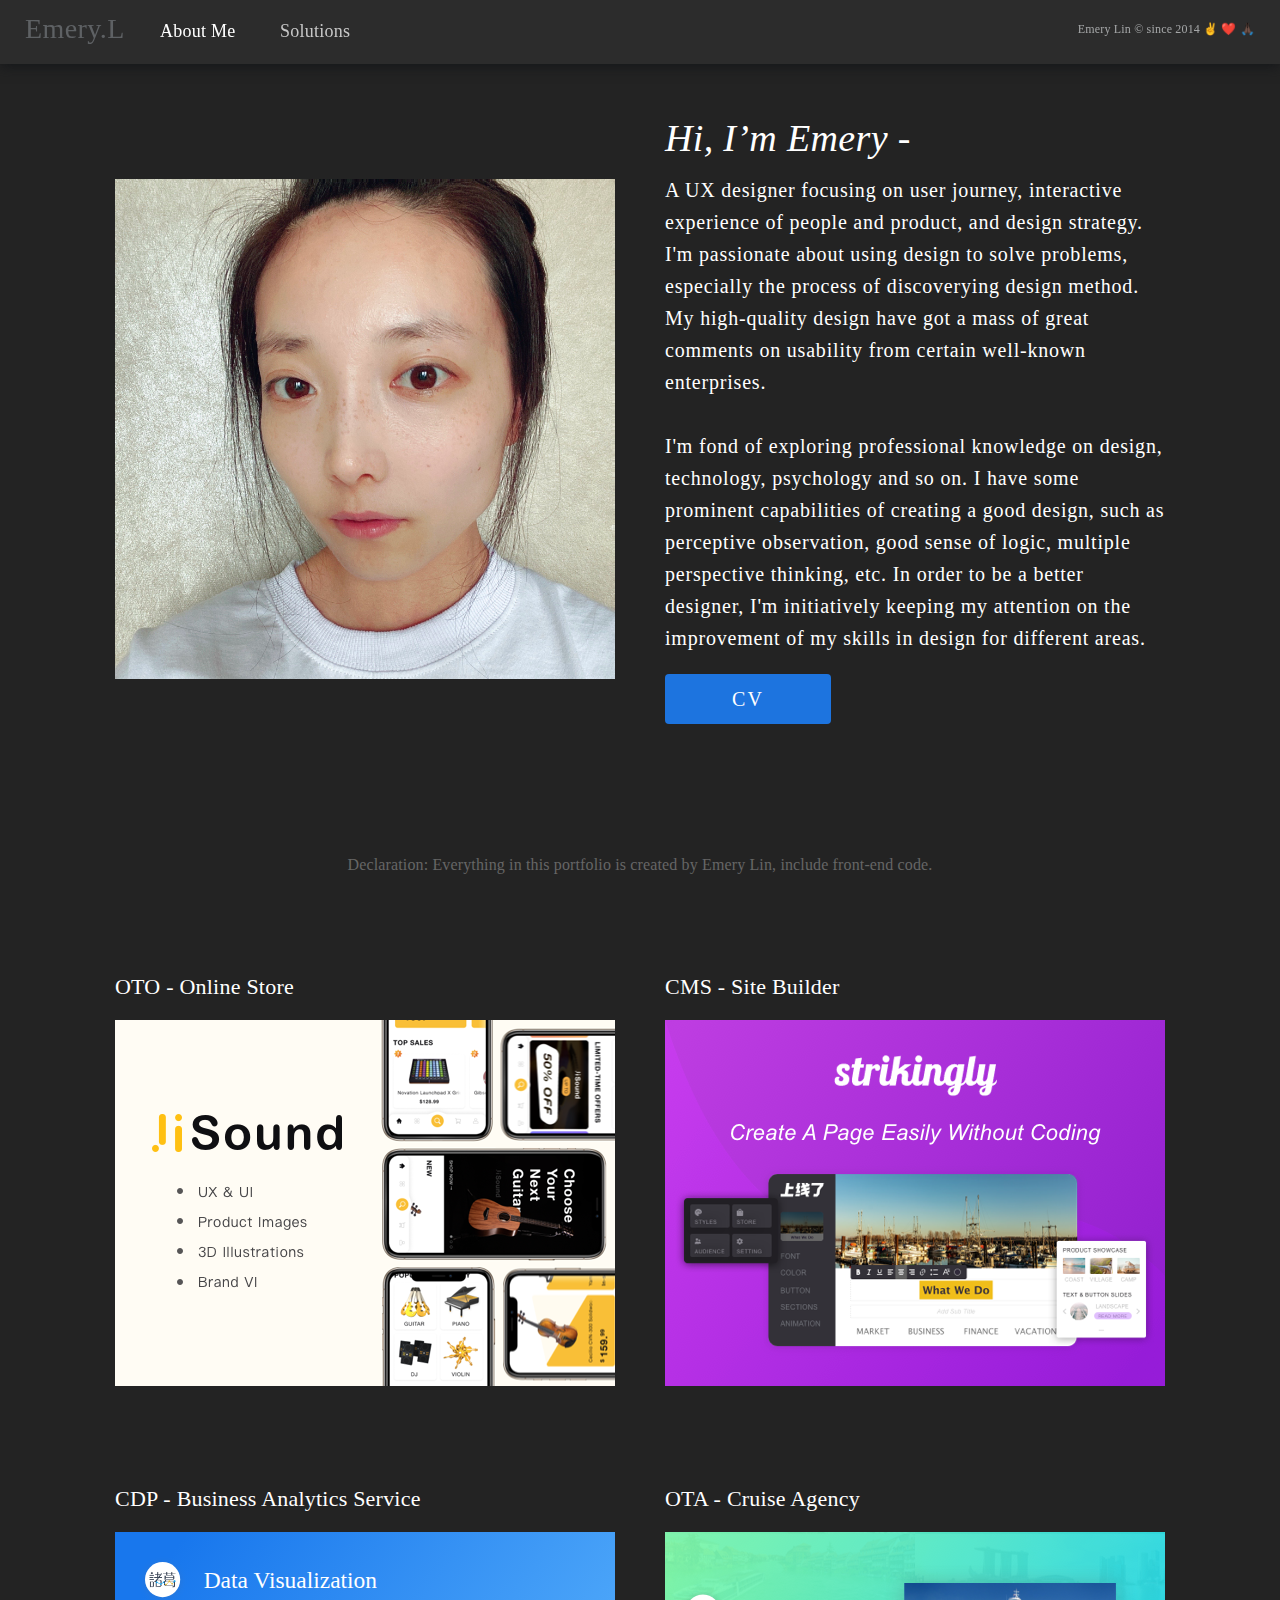
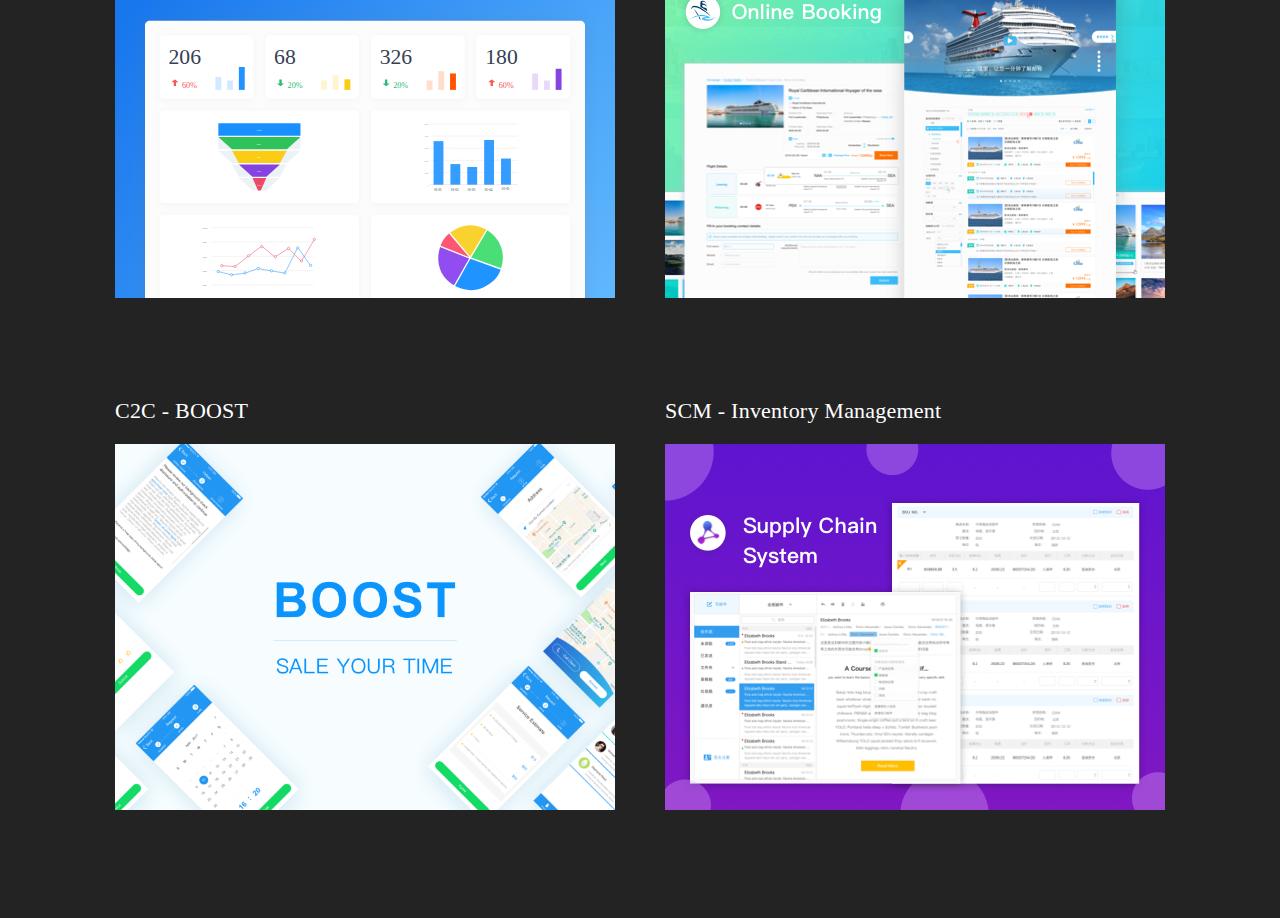
==== index.html @ bd368d1c "update project title" ====
<!DOCTYPE html>
<html lang="en">
<head>
  <meta charset="UTF-8">
  <meta name="viewport" content="width=device-width, initial-scale=1.0">
  <meta http-equiv="X-UA-Compatible" content="ie=edge">
  <title>Emery Lin .me </title>
  <link rel="stylesheet" href="./style.css">
</head>

<!--start-->
<body style="background-color:#232323">
    <div id="header" class="header">
      <a href="http://www.emerylin.me/" class="brand">Emery.L</a>
      <ul class="ul nav">
        <li><a href="#aboutme">About Me</a ></li>
        <li><a href="#solutions">Solutions</a></li>
      </ul>

      <div class="icon-bar">
        <a href="mailto:emery154525@gmail.com">
          <span class="iconfont email">&#xe716;</span>
        </a> 
        <a target="_blank" href="https://www.zhihu.com/people/emery-shejilianxice/activities">
          <span class="iconfont zhihu">&#xe6fe;</span>
        </a> 
        <a target="_blank" href="https://dribbble.com/emery154525">
          <span class="iconfont dribbble">&#xe6ff;</span>
        </a> 
        <a target="_blank" href="https://www.facebook.com/profile.php?id=100008795623421">
          <span class="iconfont facebook">&#xe6fd;</span>
        </a>
      </div>

      <div class="copyright">
        Emery Lin © since 2014  ✌️ ❤️ 🙏🏿
      </div>
    </div>

    <div class="main" id="aboutme">
      <div class="introduce">
        <div class="portrait">
          <div class="img"></div>
        </div>

        <div class="introduce-box">
          <p class="introduce-big">
                Hi, I’m Emery -
          </p>
          <p class="introduce-text">
            A UX designer focusing on user journey, interactive experience of people and product, and design strategy. 
            I'm passionate about using design to solve problems, especially the process of discoverying design method. 
            My high-quality design have got a mass of great comments on usability from certain well-known enterprises.
            <br>
            <br>
            I'm fond of exploring professional knowledge on design, technology, psychology and so on. 
            I have some prominent capabilities of creating a good design, such as perceptive observation, good sense of logic, multiple perspective thinking, etc.
            In order to be a better designer, I'm initiatively keeping my attention on the improvement of my skills in design for different areas.
          </p>
          <button type="button" class="cvbutton">
            <a href="pdf/emerylin_cv_pdf.pdf" target="_blank" style="text-decoration: none;">
              <p class="cvtext">CV</p>
            </a>
          </button>

        </div>
      </div>

      <p class="declare" id="solutions">
       Declaration: Everything in this portfolio is created by Emery Lin, include front-end code.
      </p>


      <div class="new-solutions">
        <section>
          <div class="title">OTO - Online Store</div>
          <div class="solution_thumbnail">
            <a href="project/slides-sideproject-isound.html" target="_blank">
              <img src="pics/pic_thumbnail_iSound.png" alt="project_iSound">
            </a>
          </div>
        </section>

        <section>
          <div class="title">CMS - Site Builder</div>
          <div class="solution_thumbnail">
            <a href="project/slides-portfolio_strikingly.html" target="_blank">
              <img src="pics/pic_thumbnail_strikingly.png" alt="project_strikingly">
            </a>
          </div>
        </section>


        <section>
          <div class="title">CDP - Business Analytics Service</div>
          <div class="solution_thumbnail">
            <a href="project/slides-portfolio_zhugeio.html" target="_blank">
              <img src="pics/pic_thumbnail_zhugeio.svg" alt="project_zhugeio">
            </a>
          </div>
        </section>

        <section >
          <div class="title">OTA - Cruise Agency</div>
          <div class="solution_thumbnail">
            <a href="project/slides-portfolio_ylly.html" target="_blank">
              <img src="pics/pic_thumbnail_ylly.png" alt="project_ylly">
            </a>
          </div>
        </section>

        <section >
          <div class="title">C2C - BOOST </div>
          <div class="solution_thumbnail">
            <a href="project/slides-portfolio_boost.html" target="_blank">
              <img src="pics/pic_thumbnail_boost.svg" alt="project_boost">
            </a>
         </div>
        </section>
        
        <section >
          <div class="title">SCM - Inventory Management</div>
          <div class="solution_thumbnail">
            <a href="project/slides-portfolio_schaino.html" target="_blank">
              <img src="pics/pic_thumbnail_schaino.png" alt="project_schaino">
            </a>
          </div>
        </section>






      </div>


    </div>



    <script src="./jquery.min.js"></script>
    <script src="./app.js"></script> 
    <!-- Global site tag (gtag.js) - Google Analytics -->
    <script async src="https://www.googletagmanager.com/gtag/js?id=UA-155238413-1"></script>
    <script>
      window.dataLayer = window.dataLayer || [];
      function gtag(){dataLayer.push(arguments);}
      gtag('js', new Date());

      gtag('config', 'UA-155238413-1');
    </script>
  </body>
</html>
---- style.css ----
*{
  -webkit-box-sizing: border-box;
  -moz-box-sizing: border-box;
       box-sizing: border-box;
}

.header {
  height: 64px;
  width: auto;
  background-color: #2C2C2C;
  box-shadow: 0 2px 12px 0 #141619;
  position: fixed;
  top: 0;
  left: 0;
  right: 0;
  display: block;
  z-index: 1;
}

.brand {
  font-family: PingFangSC-Medium;
  font-size: 28px;
  color: #5E6164;
  letter-spacing: 0.39px;
  line-height: 28px;
  position: absolute;
  left: 25px;
  top: 15px;
  text-decoration: none;
  width: 100px;
}

.ul{
  position: absolute;
  font-family: PingFangSC-Regular;
  font-size: 18px;
  color: #C7C7C7;
  letter-spacing: 0.25px;
  text-align: left;
  line-height: 22px;
  left: 120px;
  top: 2px;
  text-decoration: none;
  width: 300px;
}

.ul li{
  float: left;
  display: table-caption;
  width: 120px;
}

.ul li a{
  font-family: PingFangSC-Regular;
  font-size: 18px;
  color: #C7C7C7;
  text-align: center;
  text-decoration: none;
  width: 120px;
  transition: all .3s;
}

.ul li a:hover,
.ul li a.active{
  font-family: PingFangSC-Medium;
  /* font-size: 20px; */
  transform: scale(1.2);
  
  color: #FFFFFF;
  text-align: center;
  cursor:pointer;
  text-decoration: none;
}



.topdevider{
  height: 80px;
  width: auto;
  position: relative;
  top: 50px;
} 


  /* main content */
.main {
  position: relative;
  width: 1050px;
  /* top: 50px; */
  margin-left: auto;
  margin-right: auto;
  scroll-behavior: smooth;
  padding-top: 114px;
}

.introduce {
  position: relative;
  display: flex;
}

.introduce-box{
  position: absolute;
  top: 0;
  left: 550px;
}


.portrait {
  height: 500px;
  width: 500px;
  background-color: #454646;
  position: relative;
  /* top: 56px; */
  margin: 57px 0;
  transition: 0.3s;
}
.portrait > .img {
  width: 500px;
  height: 500px;
  background-size: cover;
  background-image: url('pics/portrait.JPG');
  /* background-image: url([data-uri]); */
}


.introduce-big {
  position: relative;
  /* top: -412px;
  left: 550px; */
  width: 500px;
  font-size: 38px;
  font-style: italic;
  color: #ffffff;
  font-family: PingFangSC-Semibold;
  letter-spacing: 0.34px;
  line-height: 32px;
  margin: 0 0 20px;
  cursor: text;
}

.introduce-text{
  position: relative;
  margin: 0;
  width: 500px;
  letter-spacing: 0.8px;
  font-family: PingFangSC PingFangSC-Regular;
  font-weight: 300;
  /* top: -430px;
  left: 550px; */
  font-size: 20px;
  color: #ffffff;
  line-height: 32px; 
  cursor: text;
}

.cvbutton{
  background: #1D74DF;
  border-radius: 4px;
  width: 166px;
  height: 50px;
  margin-top: 20px;
  margin-left: auto;
  position: relative;
  /* left: 550px;
  top: -430px; */
  border: none;
  transition: 0.3s;
  cursor: pointer;
}

.cvbutton:hover {
  background: #3990FA;
}

.cvtext{
  font-family: HelveticaNeue-Medium;
  font-size: 20px;
  color: #FFFFFF;
  letter-spacing: 2.0px;
  line-height: 26px;
  position: relative;
  margin: auto;
  text-align: center;
}


.copyright{
  color: #A5A7A8;
  font-family: "Helvetica Neue";
  font-size: 12px;
  letter-spacing: 0.17px;
  margin-right: 25px;
  position: absolute;
  right: 0;
  top: 22px;
}

.declare{
  font-family: PingFangSC-Regular;
  font-size: 16px;
  color: #666666;
  letter-spacing: 0.14px;
  text-align: center;
  position: relative;
  margin-top: 120px;
  margin-bottom: 100px;
  /* top: -340px; */
  font-weight: lighter;
}

.sectiondevider{
  height: 60px;
  width: auto;
  position: relative;
  top: -260px;
}


/*section counter cards*/

.new-solutions {
  display: flex;
  flex-flow: row wrap;
  justify-content: space-between;
}
.new-solutions > section {
  width: 500px;
  margin-bottom: 100px;
}

.new-solutions > section .title {
  font-family: PingFangSC-Semibold;
  font-size: 22px;
  color: #FFFFFF;
  letter-spacing: 0.22px;
  margin-bottom: 20px;
}

.new-solutions > section .content {
  position: relative;
  background-color: #454646;
  min-height: 366px;
}

.new-solutions > section .content.comming-soon::after {
  content: "COMING SOON";
  display: block;
  font-family: HelveticaNeue-Bold;
  font-size: 50px;
  color: #5F6061;
  letter-spacing: 0.5px;
  text-transform: uppercase;
  height: 366px;
  line-height: 366px;
  text-align: center;
}

.solution_thumbnail {
  width: 500px;
  height: 366px;
  background-color: #454646;
}

.solution_thumbnail:hover {
  box-shadow: 0 6px 40px 0 #000000;
  transition: 0.3s;
  cursor: pointer;
}





.icon-bar{
  margin: 18px 20px 0 0;
  float: right;
  position: relative;
  right: 210px;
  color: #ffffff;
  font-size: 20px;
}

.icon-bar a{
  text-align: center;
  color: #595B60;
  margin-right: 10px;
  cursor: pointer;
  text-decoration: none;
}

.icon-bar a:hover .iconfont{
  background: radial-gradient(white 60%, transparent 50%);
}

.icon-bar a:hover .email{
  color: #058DF4;
}

.icon-bar a:hover .zhihu{
  color: #0084FF;
}

.icon-bar a:hover .dribbble{
  color: #EA4C89;
}

.icon-bar a:hover .facebook{
  color: #4267B2;
}


@font-face {
  font-family: 'iconfont';  /* project id 638266 */
  src: url('//at.alicdn.com/t/font_638266_43irzlggv3k.eot');
  src: url('//at.alicdn.com/t/font_638266_43irzlggv3k.eot?#iefix') format('embedded-opentype'),
  url('//at.alicdn.com/t/font_638266_43irzlggv3k.woff2') format('woff2'),
  url('//at.alicdn.com/t/font_638266_43irzlggv3k.woff') format('woff'),
  url('//at.alicdn.com/t/font_638266_43irzlggv3k.ttf') format('truetype'),
  url('//at.alicdn.com/t/font_638266_43irzlggv3k.svg#iconfont') format('svg');
}

.iconfont {
  font-family: "iconfont" !important;
  font-size: 28px;
  font-style: normal;
  -webkit-font-smoothing: antialiased;
  -moz-osx-font-smoothing: grayscale;
}
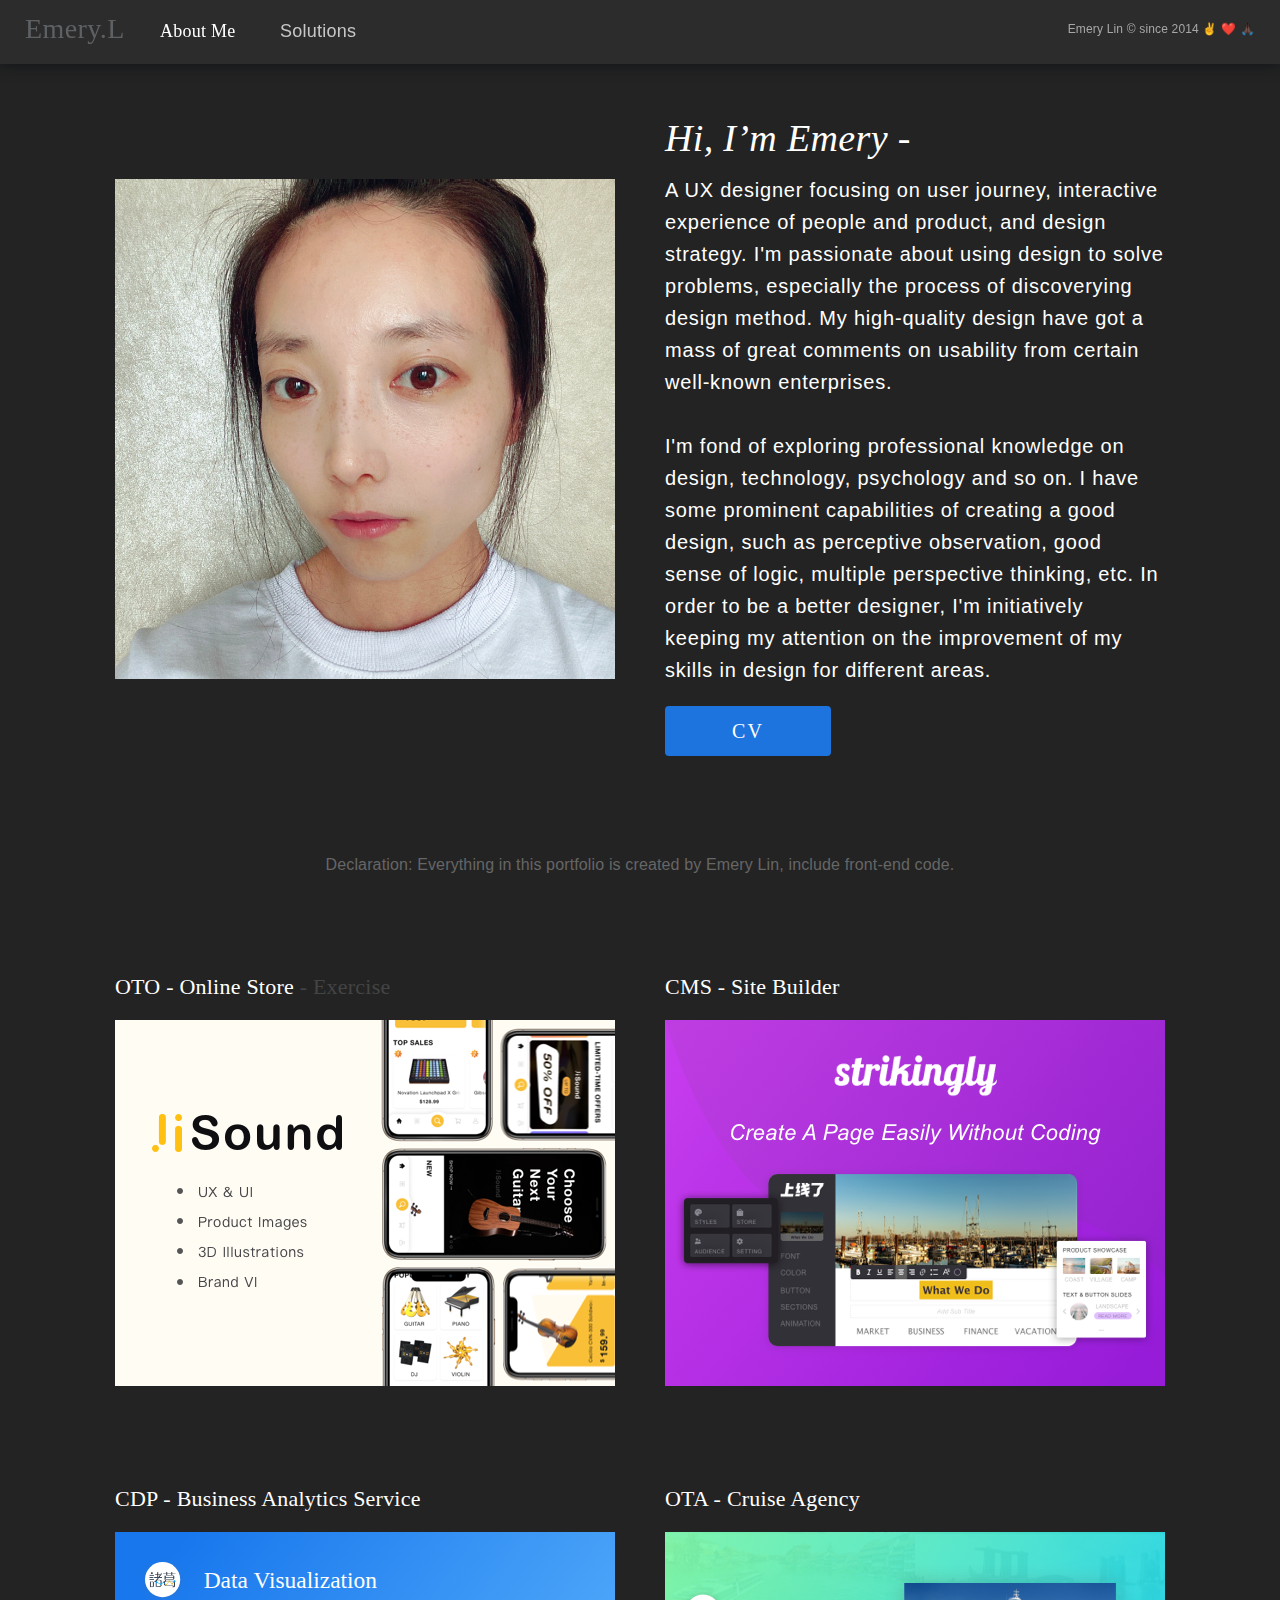
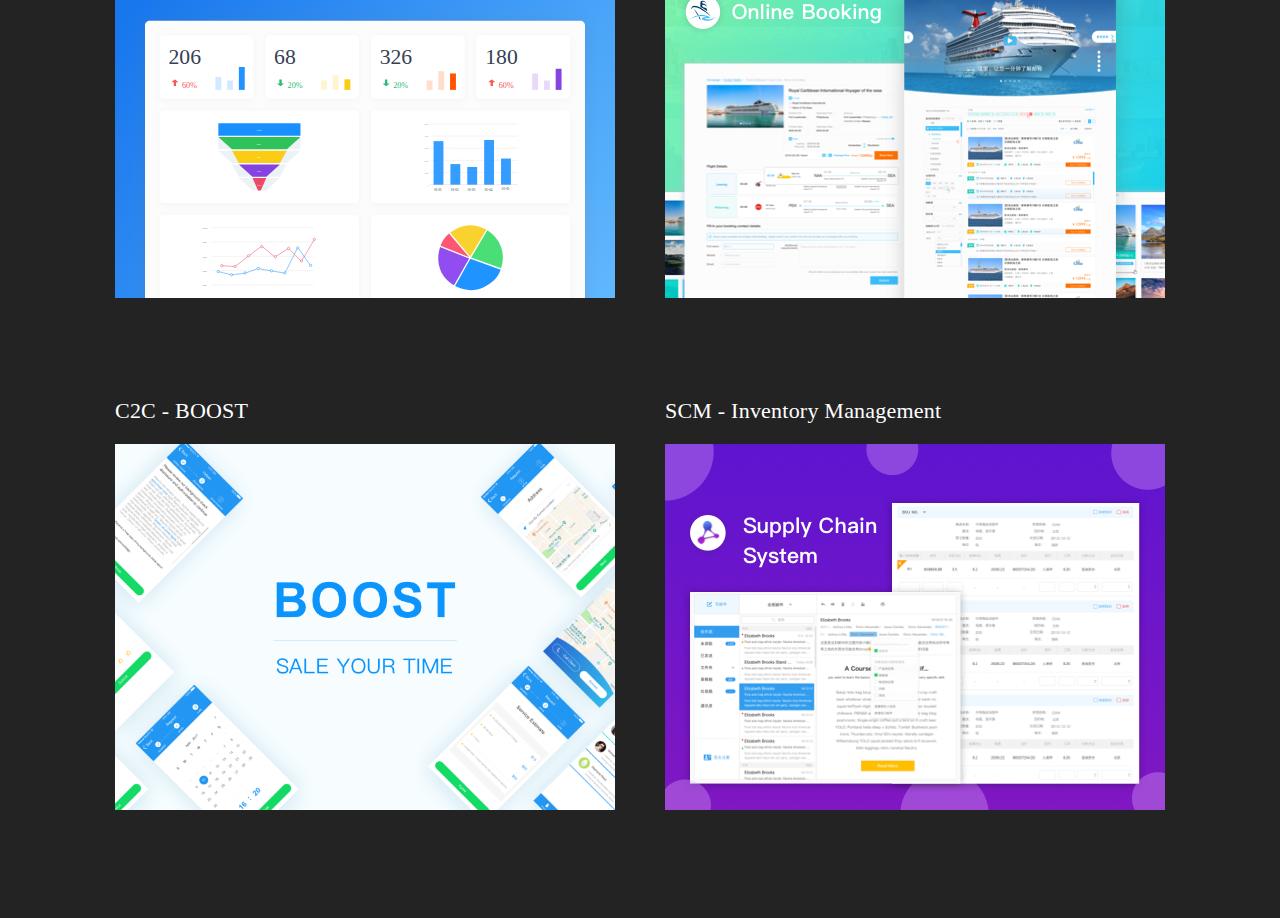
==== commit 5e8fd5a9: "update title of OTO" ====
--- a/index.html
+++ b/index.html
@@ -73,7 +73,7 @@
 
       <div class="new-solutions">
         <section>
-          <div class="title">OTO - Online Store</div>
+          <div class="title">OTO - Online Store<a class="sideproject"> - Exercise</a></div>
           <div class="solution_thumbnail">
             <a href="project/slides-sideproject-isound.html" target="_blank">
               <img src="pics/pic_thumbnail_iSound.png" alt="project_iSound">
--- a/style.css
+++ b/style.css
@@ -18,7 +18,7 @@
 }
 
 .brand {
-  font-family: PingFangSC-Medium;
+  font-family: 'Arial Rounded MT Bold', PingFangSC-Regular;
   font-size: 28px;
   color: #5E6164;
   letter-spacing: 0.39px;
@@ -32,7 +32,7 @@
 
 .ul{
   position: absolute;
-  font-family: PingFangSC-Regular;
+  font-family: 'Arial Rounded MT Bold', PingFangSC-Regular;
   font-size: 18px;
   color: #C7C7C7;
   letter-spacing: 0.25px;
@@ -51,7 +51,7 @@
 }
 
 .ul li a{
-  font-family: PingFangSC-Regular;
+  font-family: Arial, PingFangSC-Regular;
   font-size: 18px;
   color: #C7C7C7;
   text-align: center;
@@ -62,7 +62,7 @@
 
 .ul li a:hover,
 .ul li a.active{
-  font-family: PingFangSC-Medium;
+  font-family: 'Arial Rounded MT Bold', PingFangSC-Medium;
   /* font-size: 20px; */
   transform: scale(1.2);
   
@@ -131,7 +131,7 @@
   font-size: 38px;
   font-style: italic;
   color: #ffffff;
-  font-family: PingFangSC-Semibold;
+  font-family: 'Arial Rounded MT Bold', PingFangSC-Medium;
   letter-spacing: 0.34px;
   line-height: 32px;
   margin: 0 0 20px;
@@ -143,7 +143,7 @@
   margin: 0;
   width: 500px;
   letter-spacing: 0.8px;
-  font-family: PingFangSC PingFangSC-Regular;
+  font-family: Arial, PingFangSC-Regular;
   font-weight: 300;
   /* top: -430px;
   left: 550px; */
@@ -173,7 +173,7 @@
 }
 
 .cvtext{
-  font-family: HelveticaNeue-Medium;
+  font-family: 'Arial Rounded MT Bold', PingFangSC-Regular;
   font-size: 20px;
   color: #FFFFFF;
   letter-spacing: 2.0px;
@@ -186,7 +186,7 @@
 
 .copyright{
   color: #A5A7A8;
-  font-family: "Helvetica Neue";
+  font-family: Arial, PingFangSC-Regular;
   font-size: 12px;
   letter-spacing: 0.17px;
   margin-right: 25px;
@@ -196,7 +196,7 @@
 }
 
 .declare{
-  font-family: PingFangSC-Regular;
+  font-family: Arial, PingFangSC-Regular;
   font-size: 16px;
   color: #666666;
   letter-spacing: 0.14px;
@@ -229,7 +229,7 @@
 }
 
 .new-solutions > section .title {
-  font-family: PingFangSC-Semibold;
+  font-family: 'Arial Rounded MT Bold', PingFangSC-Bold;
   font-size: 22px;
   color: #FFFFFF;
   letter-spacing: 0.22px;
@@ -268,6 +268,9 @@
 }
 
 
+.sideproject {
+color: #444444;
+}
 
 
 
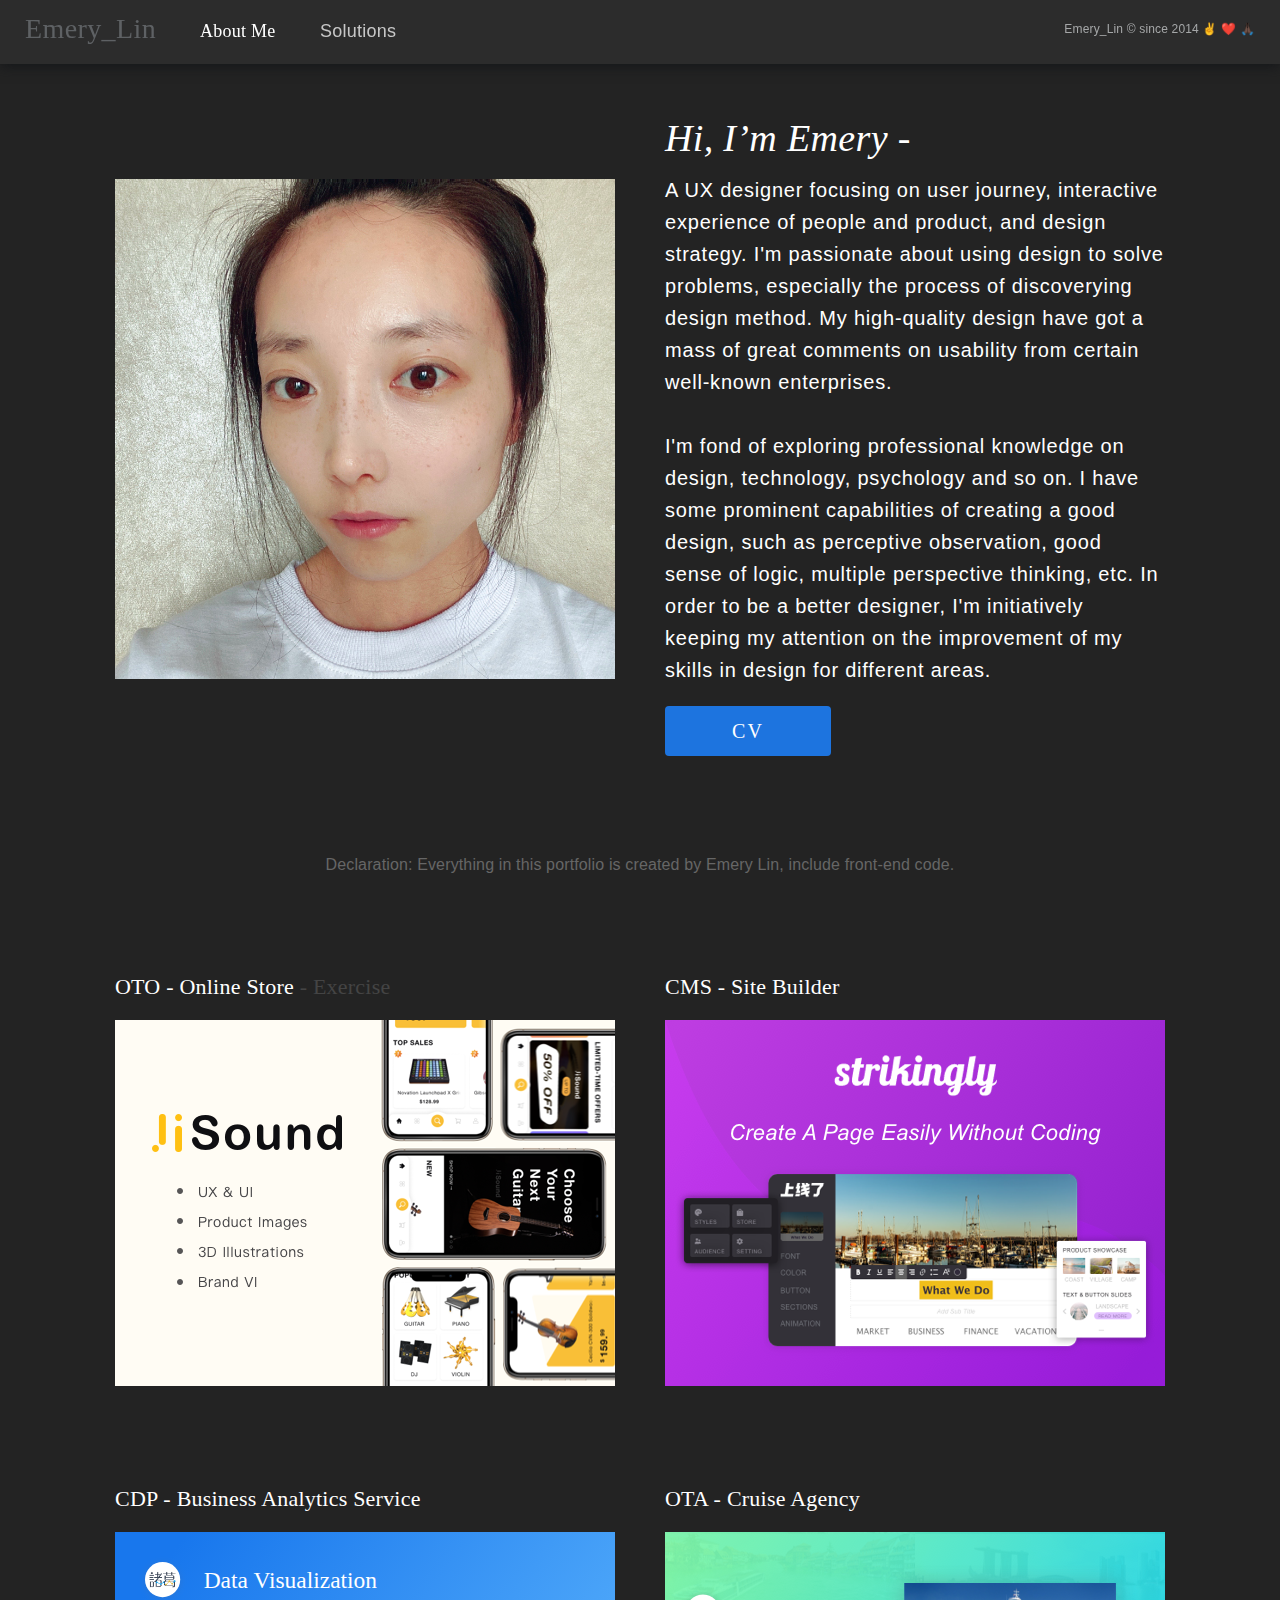
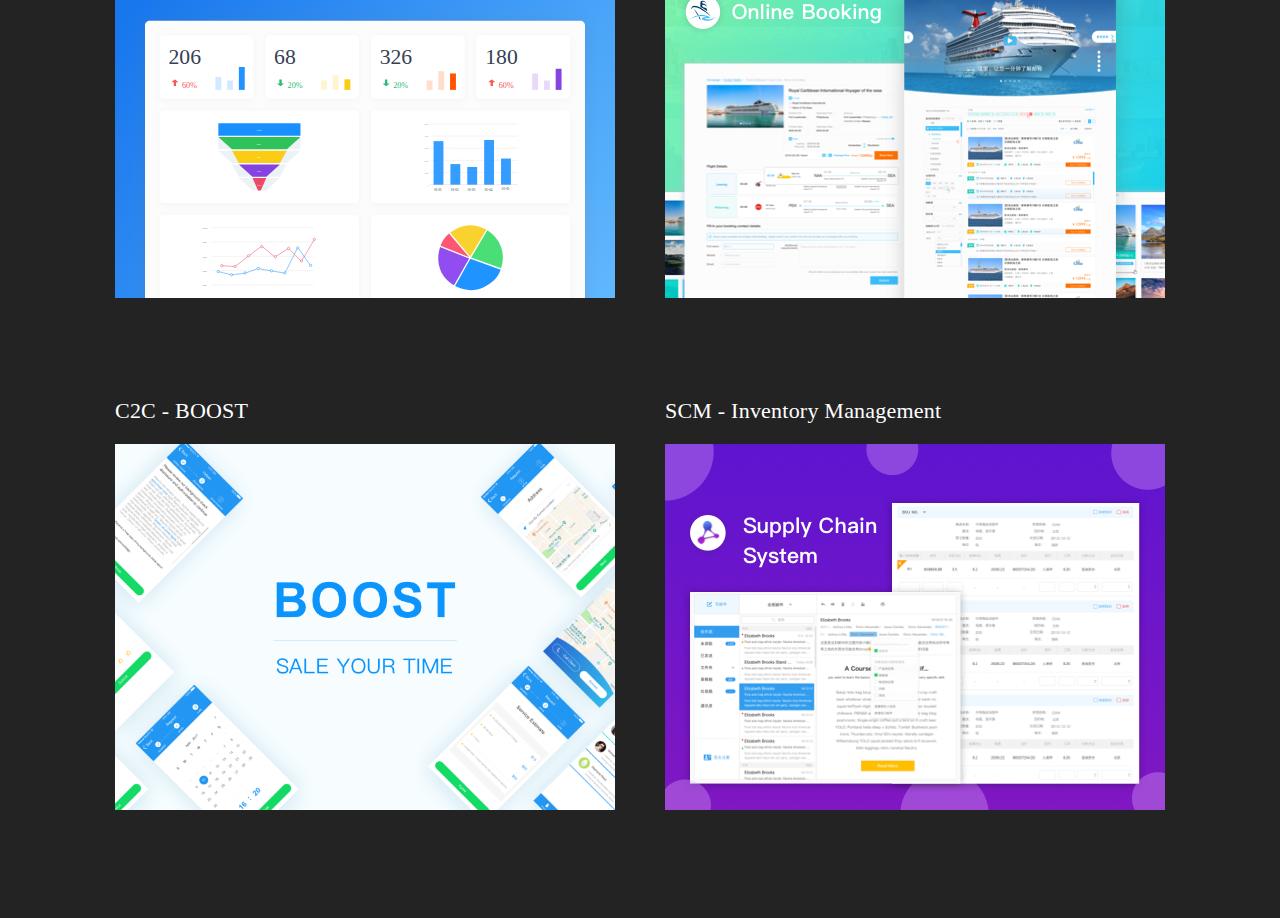
==== commit fd0bd3b6: "update portrait" ====
--- a/index.html
+++ b/index.html
@@ -4,14 +4,14 @@
   <meta charset="UTF-8">
   <meta name="viewport" content="width=device-width, initial-scale=1.0">
   <meta http-equiv="X-UA-Compatible" content="ie=edge">
-  <title>Emery Lin .me </title>
+  <title>Emery_Lin </title>
   <link rel="stylesheet" href="./style.css">
 </head>
 
 <!--start-->
 <body style="background-color:#232323">
     <div id="header" class="header">
-      <a href="http://www.emerylin.me/" class="brand">Emery.L</a>
+      <a href="http://www.emerylin.com/" class="brand">Emery_Lin</a>
       <ul class="ul nav">
         <li><a href="#aboutme">About Me</a ></li>
         <li><a href="#solutions">Solutions</a></li>
@@ -33,7 +33,7 @@
       </div>
 
       <div class="copyright">
-        Emery Lin © since 2014  ✌️ ❤️ 🙏🏿
+        Emery_Lin © since 2014  ✌️ ❤️ 🙏🏿
       </div>
     </div>
 
--- a/style.css
+++ b/style.css
@@ -38,7 +38,7 @@
   letter-spacing: 0.25px;
   text-align: left;
   line-height: 22px;
-  left: 120px;
+  left: 160px;
   top: 2px;
   text-decoration: none;
   width: 300px;
@@ -278,9 +278,9 @@
   margin: 18px 20px 0 0;
   float: right;
   position: relative;
-  right: 210px;
+  right: 200px;
   color: #ffffff;
-  font-size: 20px;
+  font-size: 28px;
 }
 
 .icon-bar a{
@@ -313,13 +313,10 @@
 
 
 @font-face {
-  font-family: 'iconfont';  /* project id 638266 */
-  src: url('//at.alicdn.com/t/font_638266_43irzlggv3k.eot');
-  src: url('//at.alicdn.com/t/font_638266_43irzlggv3k.eot?#iefix') format('embedded-opentype'),
-  url('//at.alicdn.com/t/font_638266_43irzlggv3k.woff2') format('woff2'),
-  url('//at.alicdn.com/t/font_638266_43irzlggv3k.woff') format('woff'),
-  url('//at.alicdn.com/t/font_638266_43irzlggv3k.ttf') format('truetype'),
-  url('//at.alicdn.com/t/font_638266_43irzlggv3k.svg#iconfont') format('svg');
+  font-family: 'iconfont';  /* Project id 638266 */
+  src: url('//at.alicdn.com/t/font_638266_k46s5do8wzi.woff2?t=1641357183894') format('woff2'),
+       url('//at.alicdn.com/t/font_638266_k46s5do8wzi.woff?t=1641357183894') format('woff'),
+       url('//at.alicdn.com/t/font_638266_k46s5do8wzi.ttf?t=1641357183894') format('truetype');
 }
 
 .iconfont {
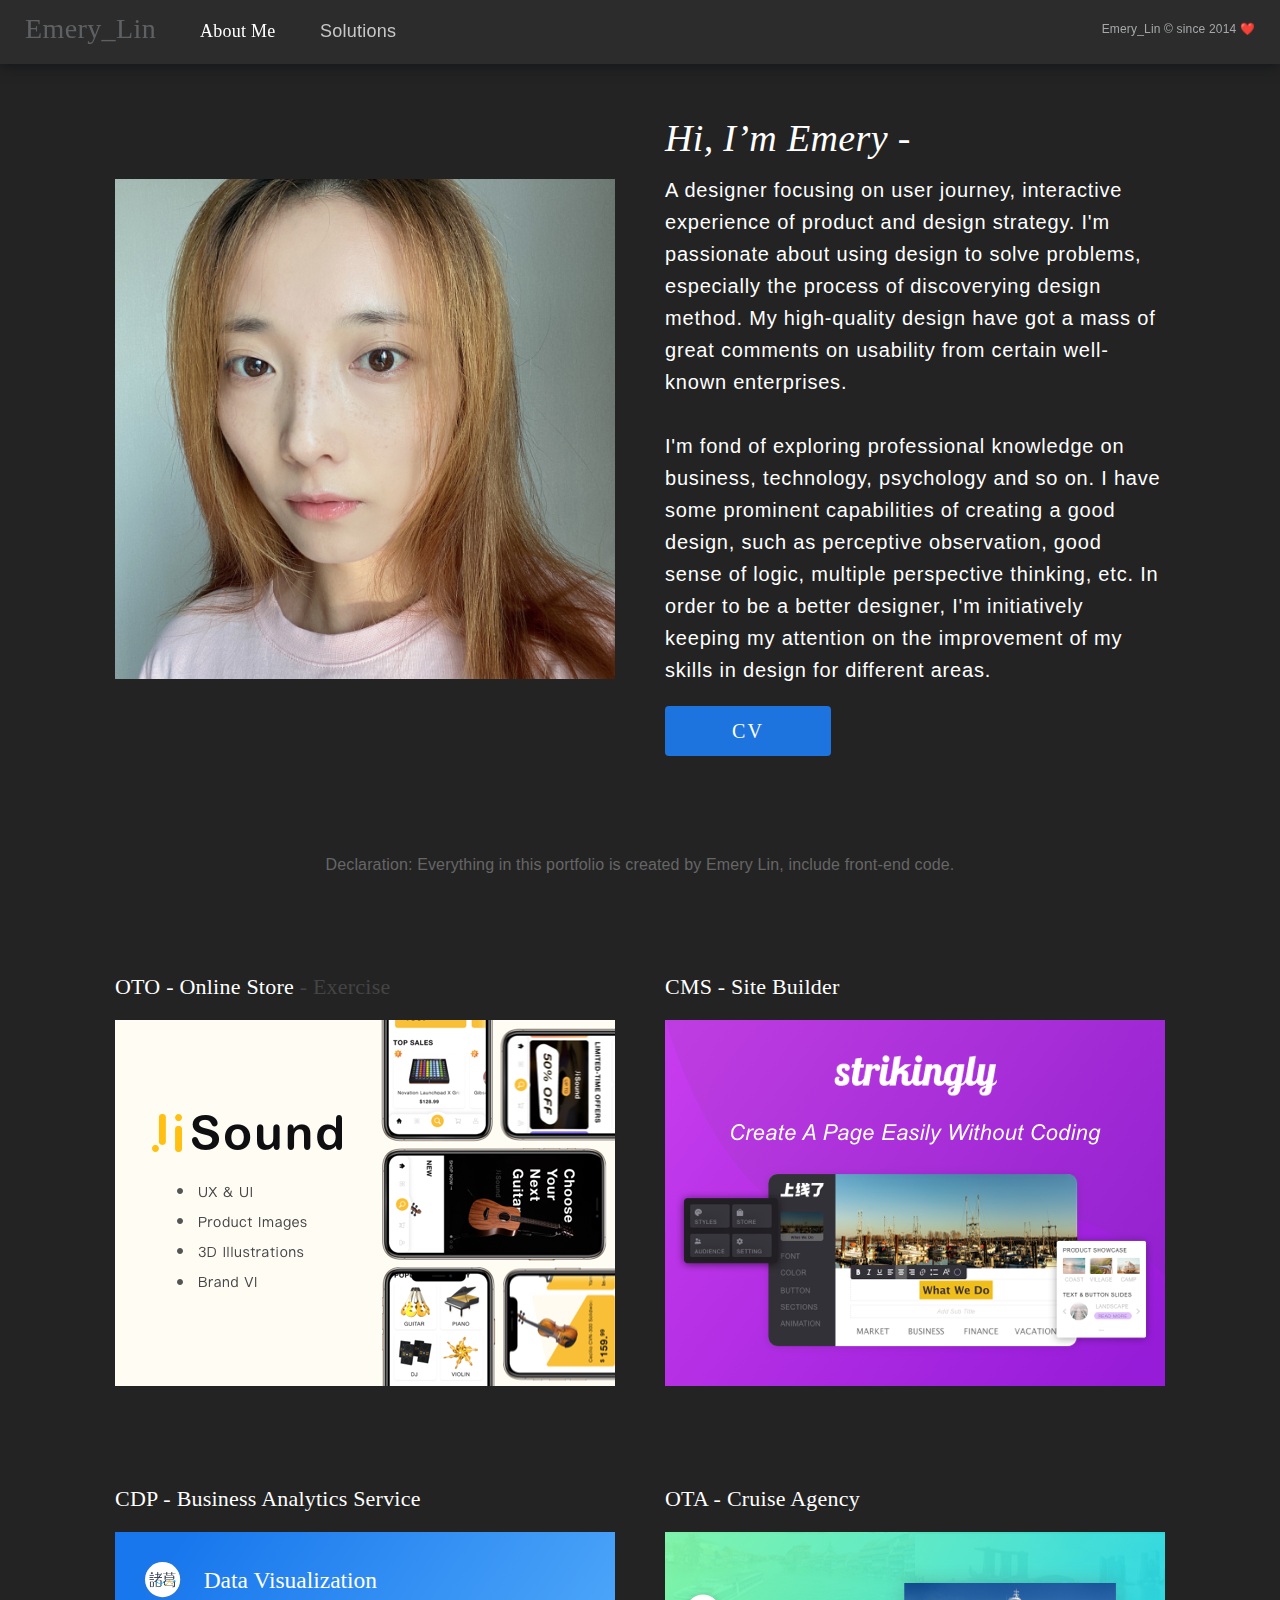
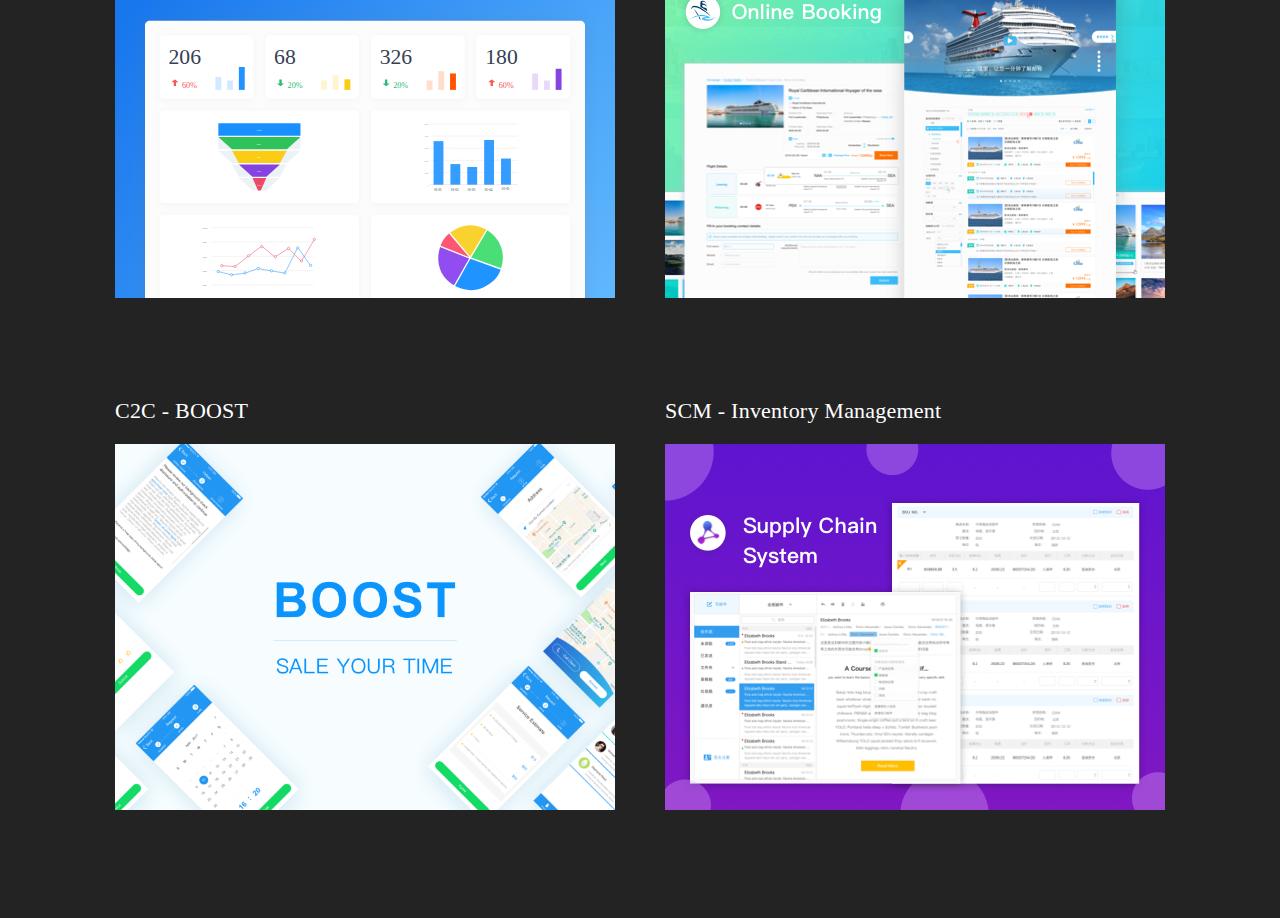
==== commit 30265b17: "introduce" ====
--- a/index.html
+++ b/index.html
@@ -33,7 +33,7 @@
       </div>
 
       <div class="copyright">
-        Emery_Lin © since 2014  ✌️ ❤️ 🙏🏿
+        Emery_Lin © since 2014  ❤️
       </div>
     </div>
 
@@ -48,12 +48,12 @@
                 Hi, I’m Emery -
           </p>
           <p class="introduce-text">
-            A UX designer focusing on user journey, interactive experience of people and product, and design strategy. 
+            A designer focusing on user journey, interactive experience of product and design strategy. 
             I'm passionate about using design to solve problems, especially the process of discoverying design method. 
             My high-quality design have got a mass of great comments on usability from certain well-known enterprises.
             <br>
             <br>
-            I'm fond of exploring professional knowledge on design, technology, psychology and so on. 
+            I'm fond of exploring professional knowledge on business, technology, psychology and so on. 
             I have some prominent capabilities of creating a good design, such as perceptive observation, good sense of logic, multiple perspective thinking, etc.
             In order to be a better designer, I'm initiatively keeping my attention on the improvement of my skills in design for different areas.
           </p>
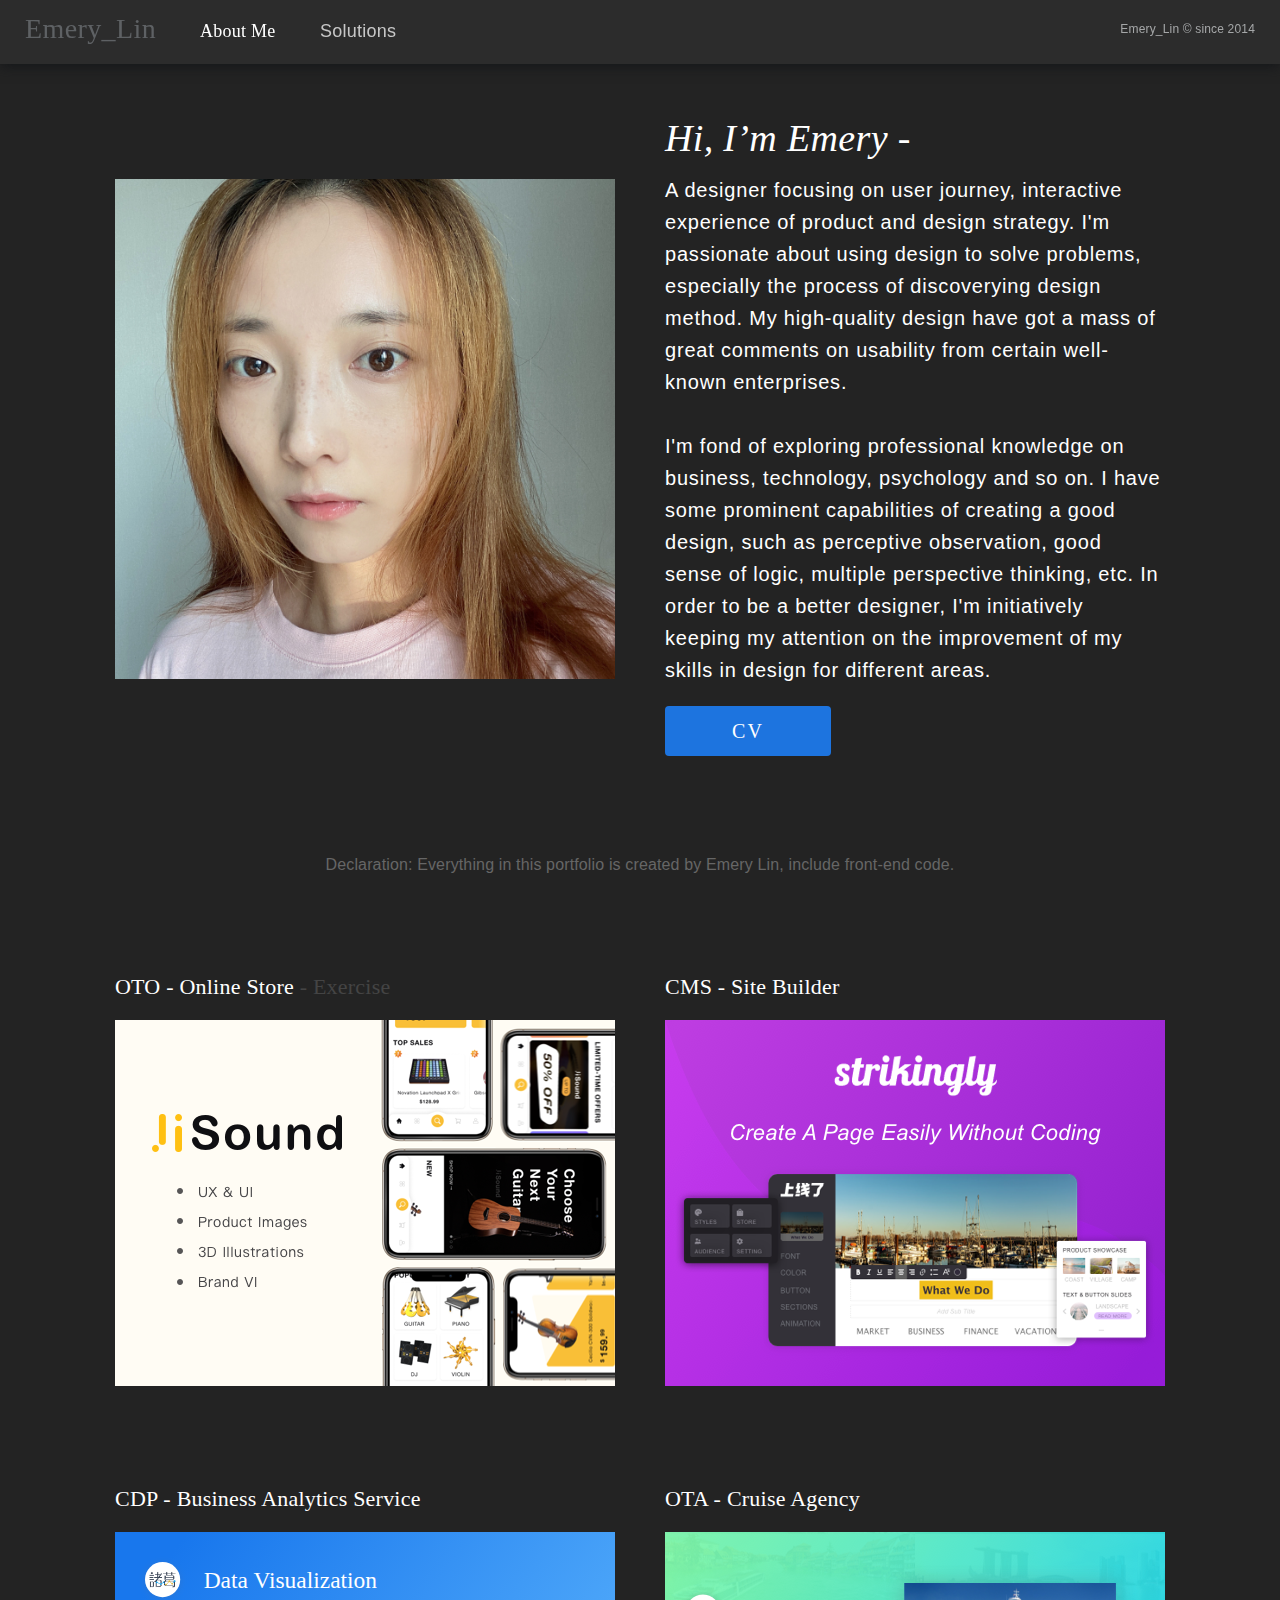
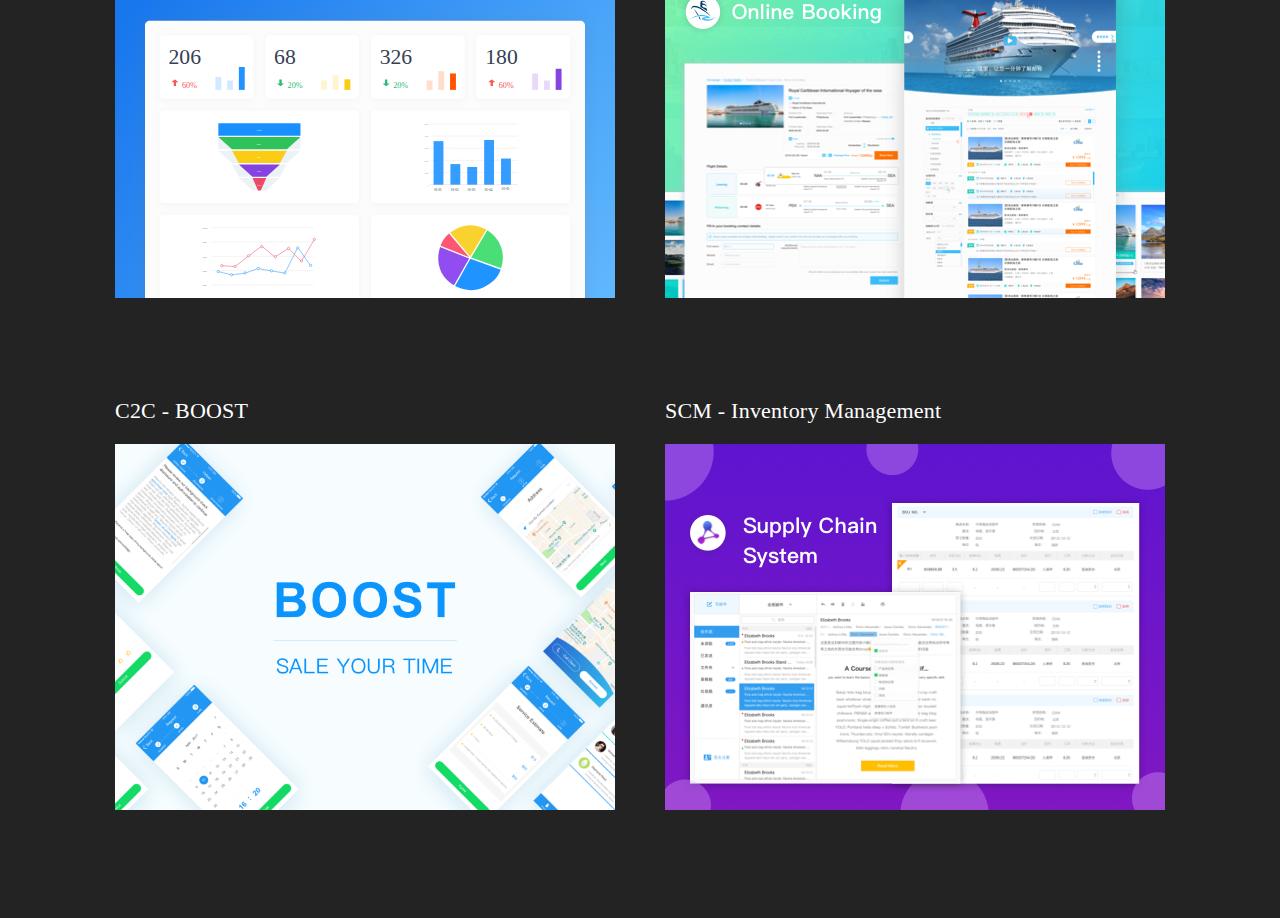
==== commit 0023173e: "update text 'since 2014'" ====
--- a/index.html
+++ b/index.html
@@ -33,7 +33,7 @@
       </div>
 
       <div class="copyright">
-        Emery_Lin © since 2014  ❤️
+        Emery_Lin © since 2014
       </div>
     </div>
 
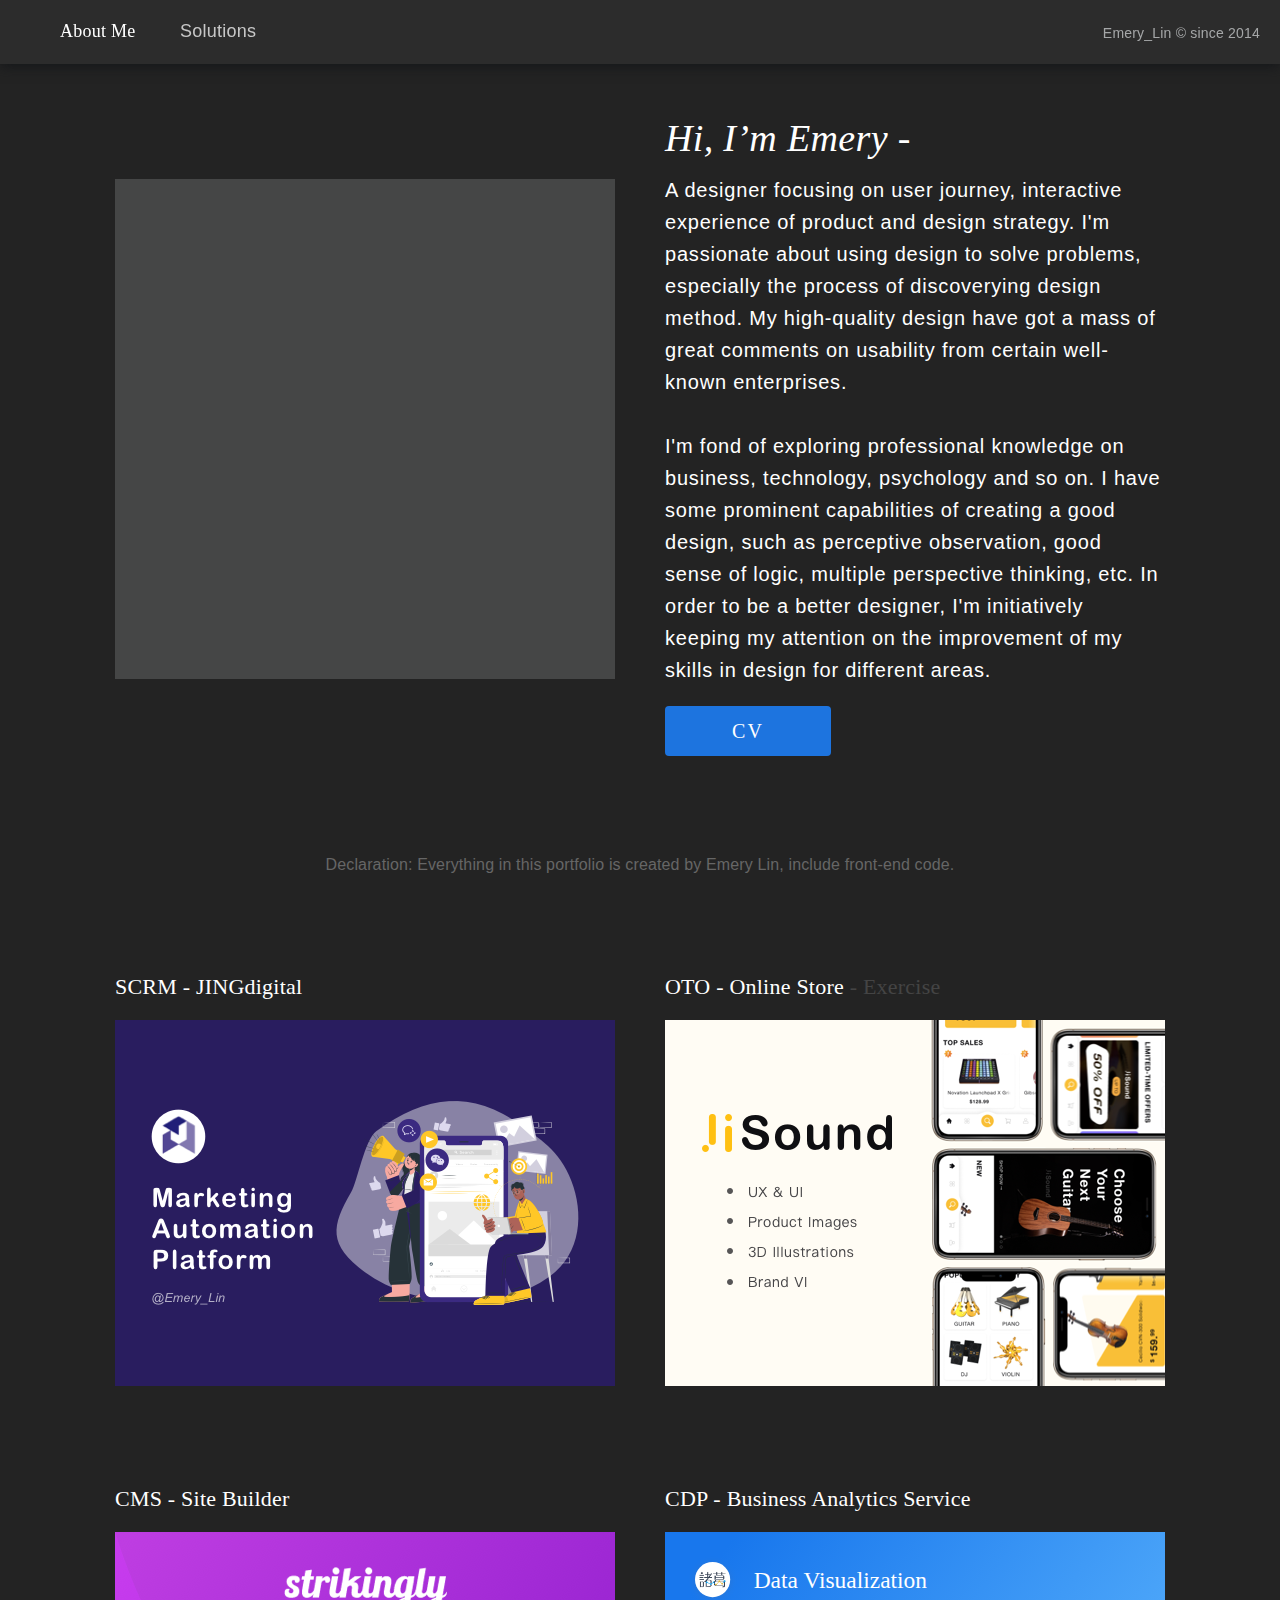
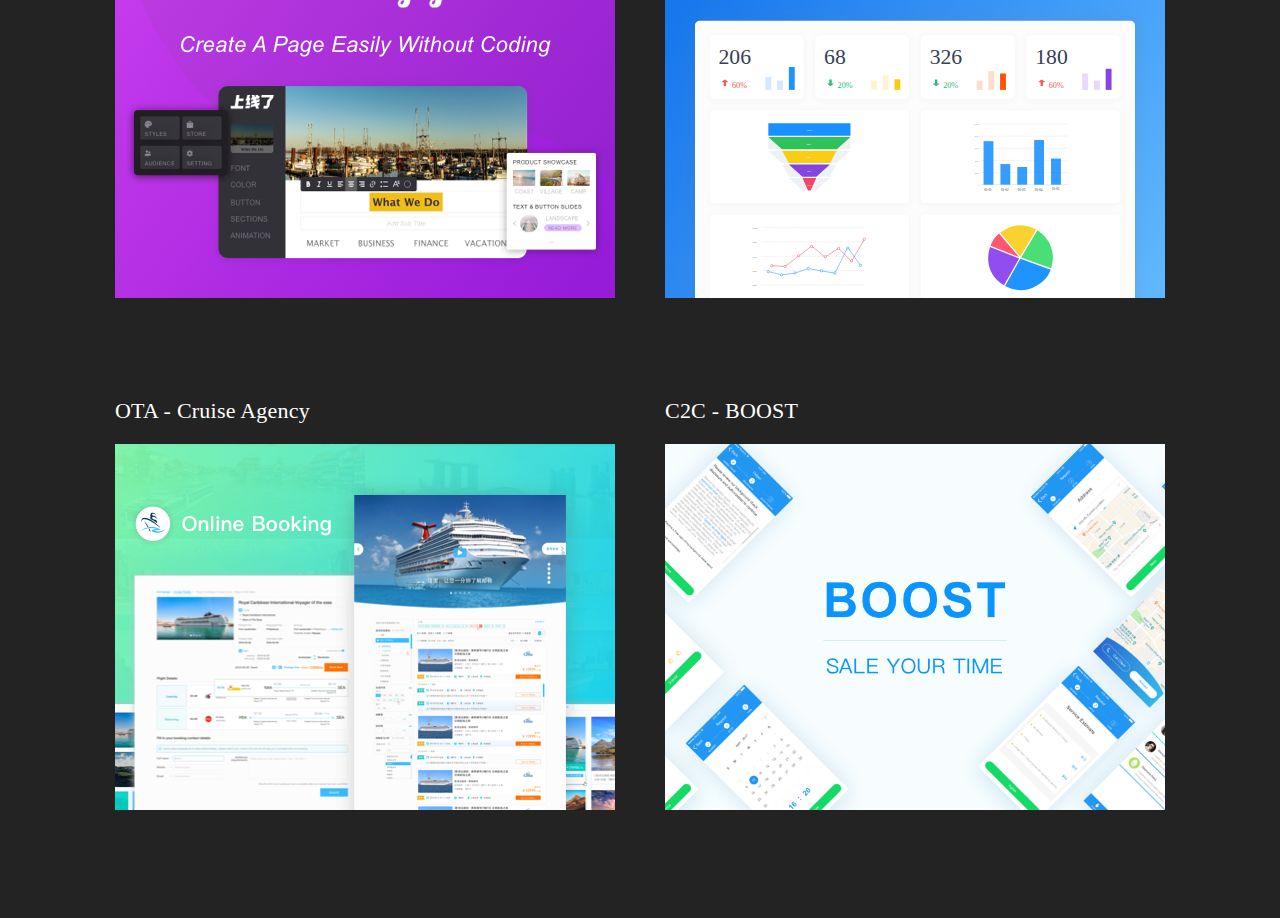
==== commit 3db3595a: "update portfolio jingdigital" ====
--- a/index.html
+++ b/index.html
@@ -11,7 +11,6 @@
 <!--start-->
 <body style="background-color:#232323">
     <div id="header" class="header">
-      <a href="http://www.emerylin.com/" class="brand">Emery_Lin</a>
       <ul class="ul nav">
         <li><a href="#aboutme">About Me</a ></li>
         <li><a href="#solutions">Solutions</a></li>
@@ -21,15 +20,9 @@
         <a href="mailto:emery154525@gmail.com">
           <span class="iconfont email">&#xe716;</span>
         </a> 
-        <a target="_blank" href="https://www.zhihu.com/people/emery-shejilianxice/activities">
-          <span class="iconfont zhihu">&#xe6fe;</span>
-        </a> 
         <a target="_blank" href="https://dribbble.com/emery154525">
           <span class="iconfont dribbble">&#xe6ff;</span>
         </a> 
-        <a target="_blank" href="https://www.facebook.com/profile.php?id=100008795623421">
-          <span class="iconfont facebook">&#xe6fd;</span>
-        </a>
       </div>
 
       <div class="copyright">
@@ -71,7 +64,19 @@
       </p>
 
 
+
       <div class="new-solutions">
+
+        <section>
+          <div class="title">SCRM - JINGdigital <a class="JINGdigital"></a></div>
+          <div class="solution_thumbnail">
+            <a href="project/slides-portfolio_jingdigital" target="_blank">
+              <img src="pics/pic_thumbnail_jingdigital.png" alt="project_JINGdigital">
+            </a>
+          </div>
+        </section>
+
+
         <section>
           <div class="title">OTO - Online Store<a class="sideproject"> - Exercise</a></div>
           <div class="solution_thumbnail">
@@ -118,14 +123,7 @@
          </div>
         </section>
         
-        <section >
-          <div class="title">SCM - Inventory Management</div>
-          <div class="solution_thumbnail">
-            <a href="project/slides-portfolio_schaino.html" target="_blank">
-              <img src="pics/pic_thumbnail_schaino.png" alt="project_schaino">
-            </a>
-          </div>
-        </section>
+       
 
 
 
--- a/style.css
+++ b/style.css
@@ -32,13 +32,13 @@
 
 .ul{
   position: absolute;
-  font-family: 'Arial Rounded MT Bold', PingFangSC-Regular;
+  font-family: 'Arial Rounded MT Bold', Arial, Helvetica, sans-serif;
   font-size: 18px;
   color: #C7C7C7;
   letter-spacing: 0.25px;
   text-align: left;
   line-height: 22px;
-  left: 160px;
+  left: 20px;
   top: 2px;
   text-decoration: none;
   width: 300px;
@@ -118,7 +118,7 @@
   width: 500px;
   height: 500px;
   background-size: cover;
-  background-image: url('pics/portrait.JPG');
+  background-image: url('pics/portrait.jpg');
   /* background-image: url([data-uri]); */
 }
 
@@ -187,12 +187,12 @@
 .copyright{
   color: #A5A7A8;
   font-family: Arial, PingFangSC-Regular;
-  font-size: 12px;
-  letter-spacing: 0.17px;
-  margin-right: 25px;
+  font-size: 14px;
+  letter-spacing: 0.2px;
+  margin-right: 20px;
   position: absolute;
   right: 0;
-  top: 22px;
+  top: 25px;
 }
 
 .declare{
@@ -275,18 +275,18 @@
 
 
 .icon-bar{
-  margin: 18px 20px 0 0;
+  margin: 18px 0 0 0;
   float: right;
   position: relative;
-  right: 200px;
+  right: 186px;
   color: #ffffff;
-  font-size: 28px;
+  font-size: 14px;
 }
 
 .icon-bar a{
   text-align: center;
   color: #595B60;
-  margin-right: 10px;
+  margin-right: 8px;
   cursor: pointer;
   text-decoration: none;
 }
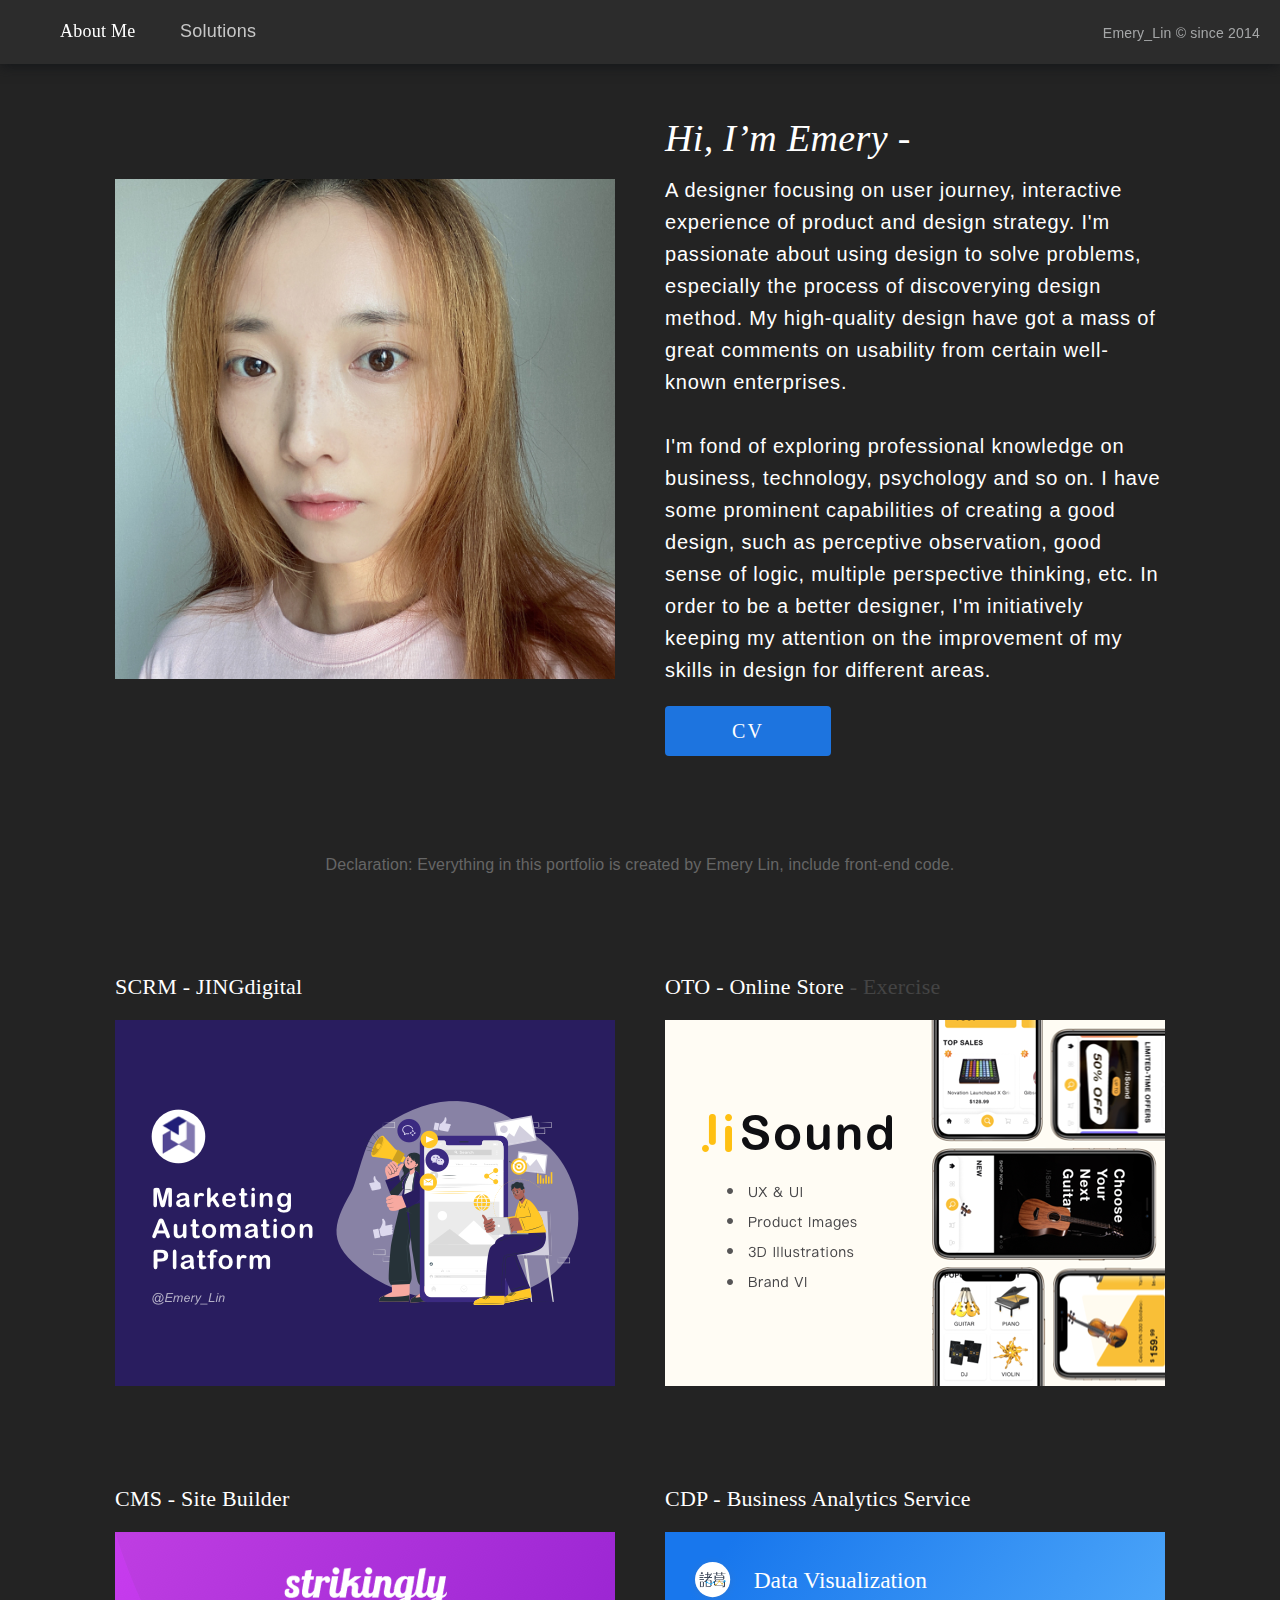
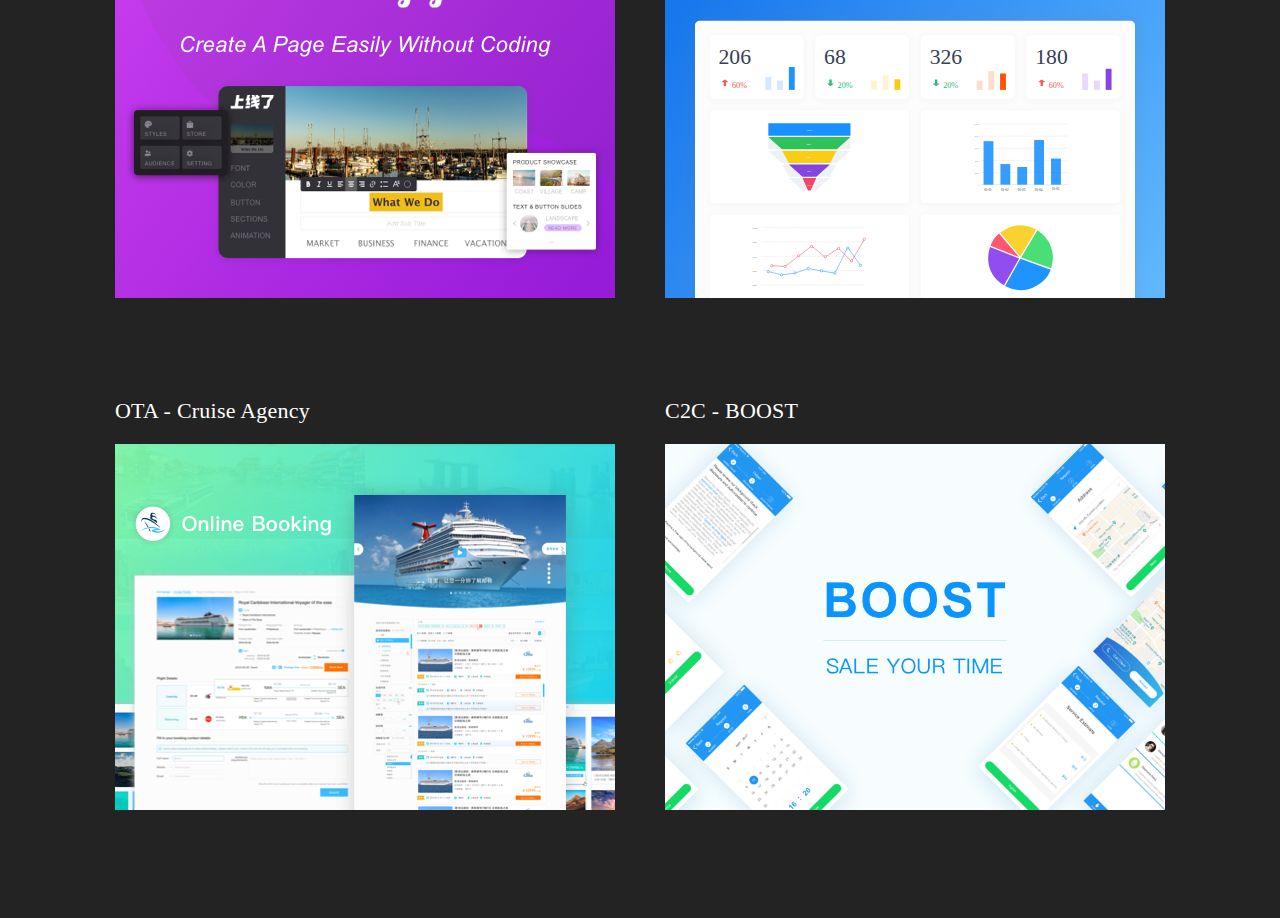
==== commit 03195b22: "update portrait" ====
--- a/index.html
+++ b/index.html
@@ -33,7 +33,8 @@
     <div class="main" id="aboutme">
       <div class="introduce">
         <div class="portrait">
-          <div class="img"></div>
+          <div class="img">
+          </div>
         </div>
 
         <div class="introduce-box">
--- a/style.css
+++ b/style.css
@@ -118,7 +118,7 @@
   width: 500px;
   height: 500px;
   background-size: cover;
-  background-image: url('pics/portrait.jpg');
+  background-image: url('pics/portrait.JPG');
   /* background-image: url([data-uri]); */
 }
 
@@ -143,8 +143,8 @@
   margin: 0;
   width: 500px;
   letter-spacing: 0.8px;
-  font-family: Arial, PingFangSC-Regular;
-  font-weight: 300;
+  font-family: Arial, Arial, Helvetica, sans-serif;
+  font-weight: 100;
   /* top: -430px;
   left: 550px; */
   font-size: 20px;
